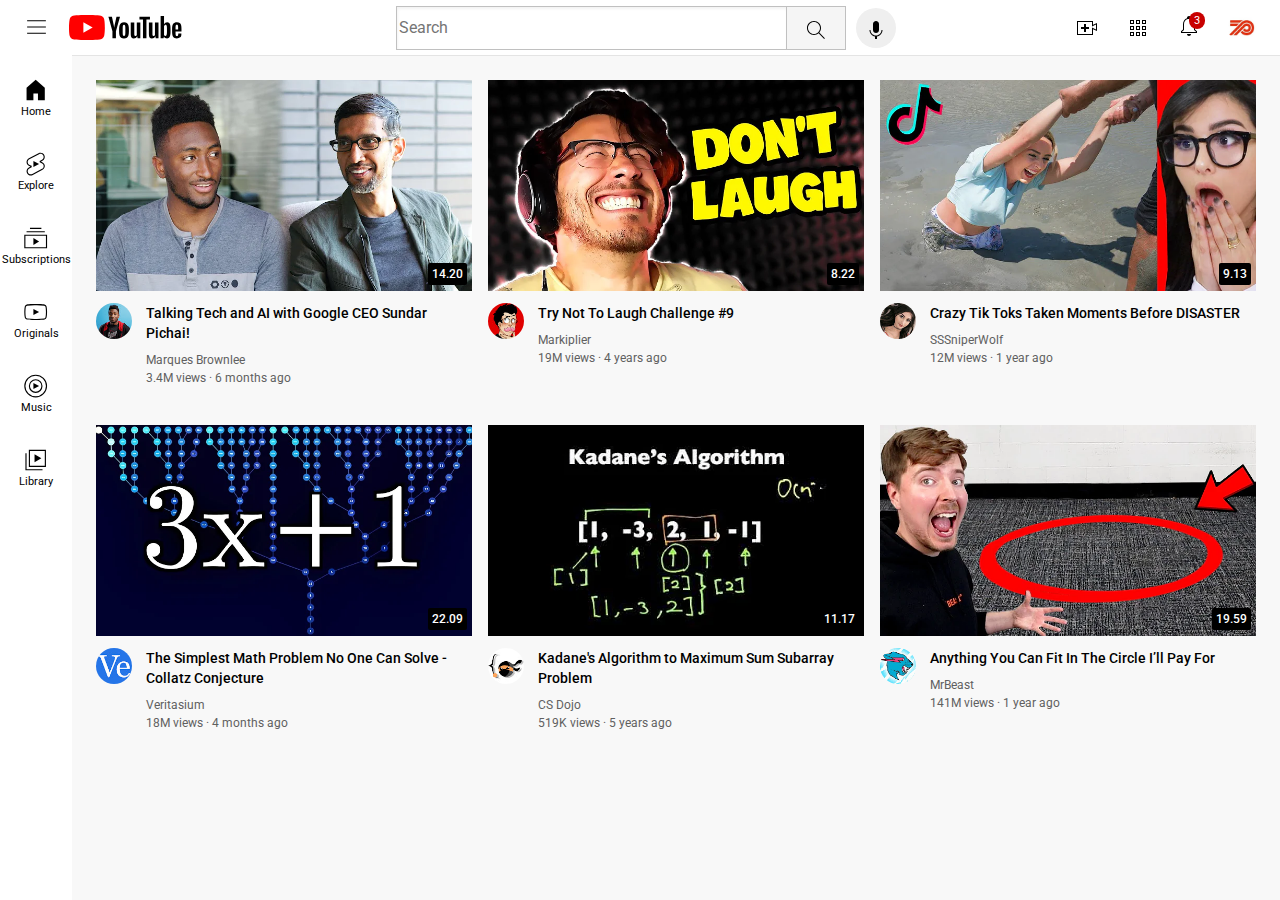
==== index.html @ 2ff530e3 "Add files via upload" ====
<!DOCTYPE html>
<html>
<link rel="stylesheet" href="header.css
">
<link rel="stylesheet" href="video.css
">
<link rel="stylesheet" href="general.css
">
<link rel="stylesheet" href="sidebar.css">

<head>
  <title>YouTube.com Clone</title>

  <link rel="preconnect" href="https://fonts.googleapis.com">
  <link rel="preconnect" href="https://fonts.gstatic.com" crossorigin>
  <link href="https://fonts.googleapis.com/css2?family=Roboto:wght@400;500;700&display=swap" rel="stylesheet">
  
  <style>

  </style>
</head>

<body>
  <div class="header">
    <div class="left-section">
      <img class="hamburger-menu" src="hamburger-menu.svg">
      <img class="youtube-logo" src="youtube-logo.svg">
    </div>

    <div class="middle-section"><input class="search-bar" type="text" placeholder="Search">
      <button class="searchb">
        <img class="si" src="search.svg"><div class="tooltip">Search</div>
      </button>
      <button class="voiceb">
        <img class="vi" src="voice-search-icon.svg"><div class="tooltip">Voice Search</div>
      </button>

    </div>
    <div class="right-section">
      <img class="ui" src="upload.svg">
      <img class="yai" src="youtube-apps.svg">
      <div class="notification-icon-container">
      <img class="ni" src="notifications.svg"><div class="notification-count">3</div></div>
      <img class="myi" src="my-channel.jpg">
    </div>
  </div>

  <div class="sidebar">
  <div class="sidebar-link"><svg viewBox="0 0 24 24" preserveAspectRatio="xMidYMid meet" focusable="false" class="style-scope yt-icon" style="pointer-events: none; display: block; width: 38%; height: 38%;"><g class="style-scope yt-icon"><path d="M4,10V21h6V15h4v6h6V10L12,3Z" class="style-scope yt-icon"></path></g></svg><div>Home</div></div>
  <div class="sidebar-link"><svg viewBox="0 0 24 24" preserveAspectRatio="xMidYMid meet" focusable="false" class="style-scope yt-icon" style="pointer-events: none; display: block; width: 38%; height: 38%;"><g height="24" viewBox="0 0 24 24" width="24" class="style-scope yt-icon"><path d="M10 14.65v-5.3L15 12l-5 2.65zm7.77-4.33c-.77-.32-1.2-.5-1.2-.5L18 9.06c1.84-.96 2.53-3.23 1.56-5.06s-3.24-2.53-5.07-1.56L6 6.94c-1.29.68-2.07 2.04-2 3.49.07 1.42.93 2.67 2.22 3.25.03.01 1.2.5 1.2.5L6 14.93c-1.83.97-2.53 3.24-1.56 5.07.97 1.83 3.24 2.53 5.07 1.56l8.5-4.5c1.29-.68 2.06-2.04 1.99-3.49-.07-1.42-.94-2.68-2.23-3.25zm-.23 5.86l-8.5 4.5c-1.34.71-3.01.2-3.72-1.14-.71-1.34-.2-3.01 1.14-3.72l2.04-1.08v-1.21l-.69-.28-1.11-.46c-.99-.41-1.65-1.35-1.7-2.41-.05-1.06.52-2.06 1.46-2.56l8.5-4.5c1.34-.71 3.01-.2 3.72 1.14.71 1.34.2 3.01-1.14 3.72L15.5 9.26v1.21l1.8.74c.99.41 1.65 1.35 1.7 2.41.05 1.06-.52 2.06-1.46 2.56z" class="style-scope yt-icon"></path></g></svg><div>Explore</div></div>
  <div class="sidebar-link"><svg viewBox="0 0 24 24" preserveAspectRatio="xMidYMid meet" focusable="false" class="style-scope yt-icon" style="pointer-events: none; display: block; width: 38%; height: 38%;"><g class="style-scope yt-icon"><path d="M10,18v-6l5,3L10,18z M17,3H7v1h10V3z M20,6H4v1h16V6z M22,9H2v12h20V9z M3,10h18v10H3V10z" class="style-scope yt-icon"></path></g></svg><div>Subscriptions</div></div>
  <div class="sidebar-link"><svg viewBox="0 0 24 24" preserveAspectRatio="xMidYMid meet" focusable="false" class="style-scope yt-icon" style="pointer-events: none; display: block; width: 38%; height: 38%;"><g class="style-scope yt-icon"><path d="M10,9.35,15,12l-5,2.65ZM12,6a54.36,54.36,0,0,0-7.56.38A1.53,1.53,0,0,0,3.38,7.44,24.63,24.63,0,0,0,3,12a24.63,24.63,0,0,0,.38,4.56,1.53,1.53,0,0,0,1.06,1.06A54.36,54.36,0,0,0,12,18a54.36,54.36,0,0,0,7.56-.38,1.53,1.53,0,0,0,1.06-1.06A24.63,24.63,0,0,0,21,12a24.63,24.63,0,0,0-.38-4.56,1.53,1.53,0,0,0-1.06-1.06A54.36,54.36,0,0,0,12,6h0m0-1s6.25,0,7.81.42a2.51,2.51,0,0,1,1.77,1.77A25.87,25.87,0,0,1,22,12a25.87,25.87,0,0,1-.42,4.81,2.51,2.51,0,0,1-1.77,1.77C18.25,19,12,19,12,19s-6.25,0-7.81-.42a2.51,2.51,0,0,1-1.77-1.77A25.87,25.87,0,0,1,2,12a25.87,25.87,0,0,1,.42-4.81A2.51,2.51,0,0,1,4.19,5.42C5.75,5,12,5,12,5Z" class="style-scope yt-icon"></path></g></svg><div>Originals</div></div>
  <div class="sidebar-link"><svg viewBox="0 0 24 24" preserveAspectRatio="xMidYMid meet" focusable="false" class="style-scope yt-icon" style="pointer-events: none; display: block; width: 38%; height: 38%;"><g class="style-scope yt-icon"><path d="M10 9.35L15 12l-5 2.65zM12 7a5 5 0 105 5 5 5 0 00-5-5m0-1a6 6 0 11-6 6 6 6 0 016-6zm0-3a9 9 0 109 9 9 9 0 00-9-9m0-1A10 10 0 112 12 10 10 0 0112 2z" class="style-scope yt-icon"></path></g></svg><div>Music</div></div>
  <div class="sidebar-link"><svg viewBox="0 0 24 24" preserveAspectRatio="xMidYMid meet" focusable="false" class="style-scope yt-icon" style="pointer-events: none; display: block; width: 38%; height: 38%;"><g class="style-scope yt-icon"><path d="M11,7l6,3.5L11,14V7L11,7z M18,20H4V6H3v15h15V20z M21,18H6V3h15V18z M7,17h13V4H7V17z" class="style-scope yt-icon"></path></g></svg><div>Library</div></div></div>

  <div class="video-grid">
    <div class="video-preview">
      <div class="thumbnail-row">
        <img class="thumbnail" src="thumbnail-1.webp">
      <div class="video-time">14.20</div></div>
      <div class="video-info-grid">
        <div class="channel-picture">
          <img class="profile-picture" src="channel-1.jpeg">
        </div>
        <div class="video-info">
          <p class="video-title">
            Talking Tech and AI with Google CEO Sundar Pichai!
          </p>
          <p class="video-author">
            Marques Brownlee
          </p>
          <p class="video-stats">
            3.4M views &#183; 6 months ago
          </p>
        </div>
      </div>
    </div>

    <div class="video-preview">
      <div class="thumbnail-row">
        <img class="thumbnail" src="thumbnail-2.webp">
        <div class="video-time">8.22</div></div>
      <div class="video-info-grid">
        <div class="channel-picture">
          <img class="profile-picture" src="channel-2.jpeg">
        </div>
        <div class="video-info">
          <p class="video-title">
            Try Not To Laugh Challenge #9
          </p>
          <p class="video-author">
            Markiplier
          </p>
          <p class="video-stats">
            19M views &#183; 4 years ago
          </p>
        </div>
      </div>
    </div>

    <div class="video-preview">
      <div class="thumbnail-row">
        <img class="thumbnail" src="thumbnail-3.webp">
        <div class="video-time">9.13</div></div>
      <div class="video-info-grid">
        <div class="channel-picture">
          <img class="profile-picture" src="channel-3.jpeg">
        </div>
        <div class="video-info">
          <p class="video-title">
            Crazy Tik Toks Taken Moments Before DISASTER
          </p>
          <p class="video-author">
            SSSniperWolf
          </p>
          <p class="video-stats">
            12M views &#183; 1 year ago
          </p>
        </div>
      </div>
    </div>

    <div class="video-preview">
      <div class="thumbnail-row">
        <img class="thumbnail" src="thumbnail-4.webp">
        <div class="video-time">22.09</div></div>
      <div class="video-info-grid">
        <div class="channel-picture">
          <img class="profile-picture" src="channel-4.jpeg">
        </div>
        <div class="video-info">
          <p class="video-title">
            The Simplest Math Problem No One Can Solve - Collatz Conjecture
          </p>
          <p class="video-author">
            Veritasium
          </p>
          <p class="video-stats">
            18M views &#183; 4 months ago
          </p>
        </div>
      </div>
    </div>

    <div class="video-preview">
      <div class="thumbnail-row">
        <img class="thumbnail" src="thumbnail-5.webp">
        <div class="video-time">11.17</div></div>
      <div class="video-info-grid">
        <div class="channel-picture">
          <img class="profile-picture" src="channel-5.jpeg">
        </div>
        <div class="video-info">
          <p class="video-title">
            Kadane's Algorithm to Maximum Sum Subarray Problem
          </p>
          <p class="video-author">
            CS Dojo
          </p>
          <p class="video-stats">
            519K views &#183; 5 years ago
          </p>
        </div>
      </div>
    </div>

    <div class="video-preview">
      <div class="thumbnail-row">
        <img class="thumbnail" src="thumbnail-6.webp">
        <div class="video-time">19.59</div></div>
      <div class="video-info-grid">
        <div class="channel-picture">
          <img class="profile-picture" src="channel-6.jpeg">
        </div>
        <div class="video-info">
          <p class="video-title">
            Anything You Can Fit In The Circle I’ll Pay For
          </p>
          <p class="video-author">
            MrBeast
          </p>
          <p class="video-stats">
            141M views &#183; 1 year ago
          </p>
        </div>
      </div>
    </div>
  </div>
</body>

</html>
---- header.css ----
.header {
  height: 55px;

  display: flex;
  flex-direction: row;
  justify-content: space-between;

  position: fixed;
  top: 0;
  left: 0;
  right: 0;
  z-index: 100;
  background-color: white;
  border-bottom-width: 1px;
  border-bottom-style: solid;
  border-bottom-color: rgb(228, 228, 228);
}

.left-section {
  display: flex;
  align-items: center;
}

.hamburger-menu {
  height: 25px;
  margin-left: 24px;
  margin-right: 20px;
}

.youtube-logo {
  height: 25px;
}
.search-bar{
  flex:1;
  height:34px;
  font-size: 16px;
 
  border-width:1px;
  border-style: solid;
  border-color: rgb(192, 192, 192);
  box-shadow: inset 1px 2px 3px rgba(0,0,0,0.05);
}
.search-bar::placeholder{
  font-family: Roboto,Arial;
  font-size: 16px;

}
.middle-section {
  flex: 1;
  margin-left: 70px;
  margin-right: 35px;
  max-width: 500px;
  display: flex;
  align-items: center;
}
.searchb{
  
  height:44px;
  width:60px;
  border-color: rgb(255, 255, 255);
  border-width: 1px;
  border-style: solid;
  border-color: rgb(192,192,192);
  margin-left: -1px;
  margin-right: 10px;
  background-color: rgb(245, 245, 245);
  position: relative;
}
.searchb .tooltip{
  position:absolute;
  background-color: gray;
  color: white;
  padding-top: 4px;
  padding-bottom: 4px;
  padding-left: 8px;
  padding-right: 8px;
  border-radius: 2px;
  font-size: 12px;
  bottom: -30px;
  opacity: 0;
  transition: opacity 0.15s;
  pointer-events: none;
}
.searchb:hover .tooltip{
  opacity:1;
}
.voiceb .tooltip{
  position:absolute;
  background-color: gray;
  color: white;
  padding-top: 4px;
  padding-bottom: 4px;
  padding-left: 8px;
  padding-right: 8px;
  border-radius: 2px;
  font-size: 12px;
  bottom: -30px;
  opacity: 0;
  transition: opacity 0.15s;
  pointer-events: none;
}
.voiceb:hover .tooltip{
  opacity: 1;
}
.searchb,.voiceb{
  display: flex;
  justify-content: center;
  align-items: center;
  position: relative;
}
.search-bar{
  height: 40px;
  width: 60px;
  
}
.voiceb{
  height: 40px;
  width: 40px;
  border-radius: 20px;
  border: none;
}
.vi{
  height: 24px;
  margin-top: 4px;
 
}
.si{
  height: 24px;
  margin-top: 4px;
 
}
.right-section {
  
  width: 185px;
  margin-right: 20px;
  display: flex;
  align-items: center;
  justify-content: space-between;
  
}

.ui{
  height: 24px;
}
.yai{
  height: 24px;
}
.ni{
  height: 24px;
}
.notification-icon-container{
 position: relative;
}
.notification-count{
  position: absolute;
  top: -2px;
  right: -4px;
  background-color: rgb(200, 0, 0);
  color: white;
  font-family: Roboto,Arial;
  font-size: 11px;
  padding-left: 5px;
  padding-right: 5px;
  padding-top: 2px;
  padding-bottom: 2px;
  border-radius: 10px;
}
.myi{
  height: 32px;
  border-radius: 16px;
}
---- video.css ----
.thumbnail {
     width: 100%;
 }


 .video-title {
     margin-top: 0;
     font-size: 14px;
     font-weight: 500;
     line-height: 20px;
     margin-bottom: 10px;
 }

 .video-info-grid {
     display: grid;
     grid-template-columns: 50px 1fr;
 }

 .profile-picture {
     width: 36px;
     border-radius: 50px;
 }

 .thumbnail-row {
     margin-bottom: 8px;
     position: relative;
 }

 .video-author,
 .video-stats {
     font-size: 12px;
     color: rgb(96, 96, 96);
 }

 .video-author {
     margin-bottom: 4px;
 }

 .video-grid {
     display: grid;
     grid-template-columns: 1fr 1fr 1fr;
     column-gap: 16px;
     row-gap: 40px;
 }
 .video-time{
    border-radius: 2px;
    font-family: Roboto,Arial;
    font-size: 12px;
    font-weight: 500;
    padding-left: 4px;
    padding-right: 4px;
    padding-top: 4px;
    padding-bottom: 4px;
    background-color: black;
    color: white;
    position: absolute;
    bottom: 10px;
    right:5px;

 }
---- general.css ----
p {
    font-family: Roboto, Arial;
    margin-top: 0;
    margin-bottom: 0;
}
body{
    margin: 0;
    padding-top: 80px;
    padding-left: 96px;
    padding-right: 24px;
    background-color: rgb(248, 248, 248);
}
---- sidebar.css ----
.sidebar{
    position: fixed;
    left:0;
    bottom:0;
    top: 55px;
    background-color: white;
    width:72px;
    z-index: 200;
    padding-top: 5px;
}
.sidebar-link{
    
    height: 74px;
    display: flex;
    justify-content: center;
    align-items: center;
    flex-direction: column;
    cursor: pointer;
}
.sidebar-link:hover{
    background-color: rgb(235, 230, 230);
}
.sidebar-link div{
    font-family: Roboto,Arial;
    font-size:11px;
     
}
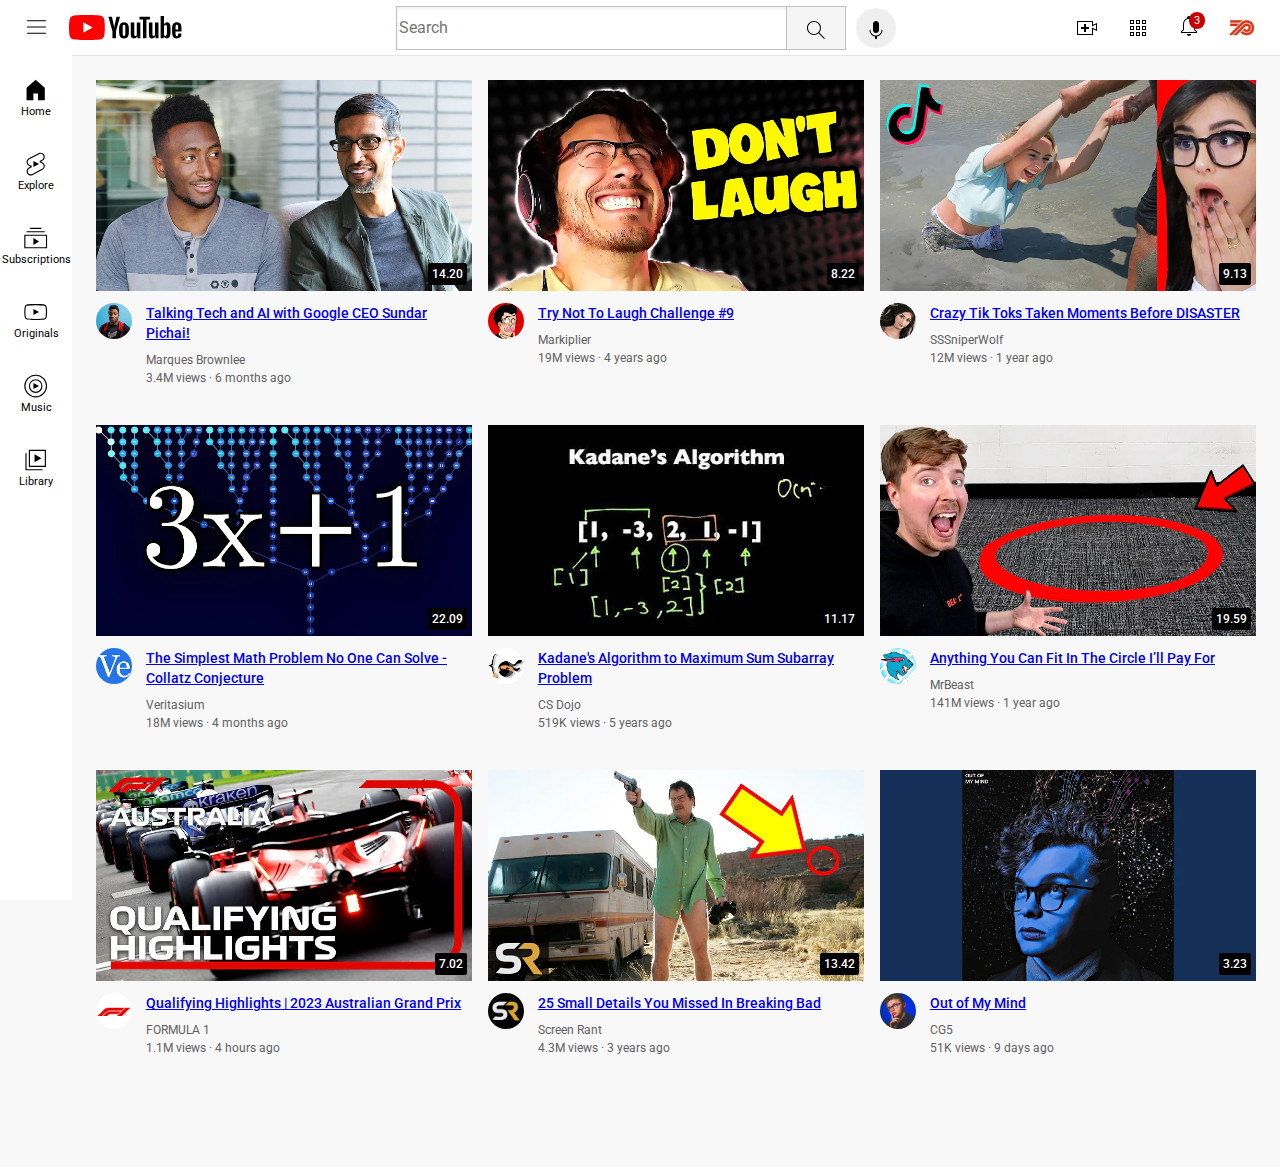
==== commit 081b9178: "Update index.html" ====
--- a/index.html
+++ b/index.html
@@ -56,15 +56,15 @@
   <div class="video-grid">
     <div class="video-preview">
       <div class="thumbnail-row">
-        <img class="thumbnail" src="thumbnail-1.webp">
+        <a href="https://www.youtube.com/watch?v=n2RNcPRtAiY"><img class="thumbnail" src="thumbnail-1.webp"></a>
       <div class="video-time">14.20</div></div>
       <div class="video-info-grid">
         <div class="channel-picture">
-          <img class="profile-picture" src="channel-1.jpeg">
-        </div>
-        <div class="video-info">
-          <p class="video-title">
-            Talking Tech and AI with Google CEO Sundar Pichai!
+          <a href="https://www.youtube.com/c/mkbhd"><img class="profile-picture" src="channel-1.jpeg"></a>
+        </div>
+        <div class="video-info">
+           <p class="video-title"><a class="vl" href=" https://www.youtube.com/watch?v=n2RNcPRtAiY">
+            Talking Tech and AI with Google CEO Sundar Pichai!</a>
           </p>
           <p class="video-author">
             Marques Brownlee
@@ -78,15 +78,15 @@
 
     <div class="video-preview">
       <div class="thumbnail-row">
-        <img class="thumbnail" src="thumbnail-2.webp">
+        <a href="https://www.youtube.com/watch?v=mP0RAo9SKZk"><img class="thumbnail" src="thumbnail-2.webp"></a>
         <div class="video-time">8.22</div></div>
       <div class="video-info-grid">
         <div class="channel-picture">
-          <img class="profile-picture" src="channel-2.jpeg">
-        </div>
-        <div class="video-info">
-          <p class="video-title">
-            Try Not To Laugh Challenge #9
+          <a href="https://www.youtube.com/c/markiplier">  <img class="profile-picture" src="channel-2.jpeg"></a>
+        </div>
+        <div class="video-info">
+           <p class="video-title"><a class="vl" href="https://www.youtube.com/watch?v=mP0RAo9SKZk"> 
+            Try Not To Laugh Challenge #9</a>
           </p>
           <p class="video-author">
             Markiplier
@@ -100,15 +100,15 @@
 
     <div class="video-preview">
       <div class="thumbnail-row">
-        <img class="thumbnail" src="thumbnail-3.webp">
+        <a href="https://www.youtube.com/watch?v=FgjPQQeTh1w"><img class="thumbnail" src="thumbnail-3.webp"></a>
         <div class="video-time">9.13</div></div>
       <div class="video-info-grid">
         <div class="channel-picture">
-          <img class="profile-picture" src="channel-3.jpeg">
-        </div>
-        <div class="video-info">
-          <p class="video-title">
-            Crazy Tik Toks Taken Moments Before DISASTER
+         <a href="https://www.youtube.com/user/SSSniperWolf"> <img class="profile-picture" src="channel-3.jpeg"></a>
+        </div>
+        <div class="video-info">
+            <p class="video-title"><a class="vl" href="https://www.youtube.com/watch?v=FgjPQQeTh1w">
+            Crazy Tik Toks Taken Moments Before DISASTER</a>
           </p>
           <p class="video-author">
             SSSniperWolf
@@ -122,15 +122,15 @@
 
     <div class="video-preview">
       <div class="thumbnail-row">
-        <img class="thumbnail" src="thumbnail-4.webp">
+        <a href="https://www.youtube.com/watch?v=094y1Z2wpJg"> <img class="thumbnail" src="thumbnail-4.webp"></a>
         <div class="video-time">22.09</div></div>
       <div class="video-info-grid">
         <div class="channel-picture">
-          <img class="profile-picture" src="channel-4.jpeg">
-        </div>
-        <div class="video-info">
-          <p class="video-title">
-            The Simplest Math Problem No One Can Solve - Collatz Conjecture
+         <a href="https://www.youtube.com/c/veritasium"> <img class="profile-picture" src="channel-4.jpeg"></a>
+        </div>
+        <div class="video-info">
+           <p class="video-title"><a class="vl" href="https://www.youtube.com/watch?v=094y1Z2wpJg">
+            The Simplest Math Problem No One Can Solve - Collatz Conjecture</a>
           </p>
           <p class="video-author">
             Veritasium
@@ -144,15 +144,15 @@
 
     <div class="video-preview">
       <div class="thumbnail-row">
-        <img class="thumbnail" src="thumbnail-5.webp">
+        <a href="https://www.youtube.com/watch?v=86CQq3pKSUw"> <img class="thumbnail" src="thumbnail-5.webp"></a>
         <div class="video-time">11.17</div></div>
       <div class="video-info-grid">
         <div class="channel-picture">
-          <img class="profile-picture" src="channel-5.jpeg">
-        </div>
-        <div class="video-info">
-          <p class="video-title">
-            Kadane's Algorithm to Maximum Sum Subarray Problem
+          <a href="https://www.youtube.com/c/CSDojo"><img class="profile-picture" src="channel-5.jpeg"></a>
+        </div>
+        <div class="video-info">
+          <p class="video-title"><a class="vl" href="https://www.youtube.com/watch?v=86CQq3pKSUw">
+            Kadane's Algorithm to Maximum Sum Subarray Problem</a>
           </p>
           <p class="video-author">
             CS Dojo
@@ -166,15 +166,15 @@
 
     <div class="video-preview">
       <div class="thumbnail-row">
-        <img class="thumbnail" src="thumbnail-6.webp">
+        <a href="https://www.youtube.com/watch?v=yXWw0_UfSFg"> <img class="thumbnail" src="thumbnail-6.webp"></a>
         <div class="video-time">19.59</div></div>
       <div class="video-info-grid">
         <div class="channel-picture">
-          <img class="profile-picture" src="channel-6.jpeg">
-        </div>
-        <div class="video-info">
-          <p class="video-title">
-            Anything You Can Fit In The Circle I’ll Pay For
+         <a href="https://www.youtube.com/channel/UCX6OQ3DkcsbYNE6H8uQQuVA"> <img class="profile-picture" src="channel-6.jpeg"></a>
+        </div>
+        <div class="video-info">
+           <p class="video-title"><a class="vl" href="https://www.youtube.com/watch?v=yXWw0_UfSFg">
+            Anything You Can Fit In The Circle I’ll Pay For</a>
           </p>
           <p class="video-author">
             MrBeast
@@ -185,7 +185,74 @@
         </div>
       </div>
     </div>
+    <div class="video-preview">
+      <div class="thumbnail-row">
+        <a href="https://www.youtube.com/watch?v=NJ_sGE1DUQE"> <img class="thumbnail" src="f1.webp"></a>
+        <div class="video-time">7.02</div></div>
+      <div class="video-info-grid">
+        <div class="channel-picture">
+         <a href="https://www.youtube.com/@Formula1"> <img class="profile-picture" src="channels4_profile.jpg"></a>
+        </div>
+        <div class="video-info">
+           <p class="video-title"><a class="vl" href="https://www.youtube.com/watch?v=NJ_sGE1DUQE">
+            Qualifying Highlights | 2023 Australian Grand Prix</a>
+          </p>
+          <p class="video-author">
+            FORMULA 1
+          </p>
+          <p class="video-stats">
+            1.1M views &#183; 4 hours ago
+          </p>
+        </div>
+      </div>
+    </div>
+    <div class="video-preview">
+      <div class="thumbnail-row">
+        <a href="https://www.youtube.com/watch?v=KelQQZak5F0"> <img class="thumbnail" src="hq720 (1).webp"></a>
+        <div class="video-time">13.42</div></div>
+      <div class="video-info-grid">
+        <div class="channel-picture">
+         <a href="https://www.youtube.com/channel/UCX6OQ3DkcsbYNE6H8uQQuVA"> <img class="profile-picture" src="unnamed.jpg"></a>
+        </div>
+        <div class="video-info">
+           <p class="video-title"><a class="vl" href="https://www.youtube.com/watch?v=KelQQZak5F0">
+            25 Small Details You Missed In Breaking Bad</a>
+          </p>
+          <p class="video-author">
+           Screen Rant
+          </p>
+          <p class="video-stats">
+            4.3M views &#183; 3 years ago
+          </p>
+        </div>
+      </div>
+    </div>
+    <div class="video-preview">
+      <div class="thumbnail-row">
+        <a href="https://www.youtube.com/watch?v=_h3fOmP_04E"> <img class="thumbnail" src="hq720.webp"></a>
+        <div class="video-time">3.23</div></div>
+      <div class="video-info-grid">
+        <div class="channel-picture">
+         <a href="https://www.youtube.com/channel/UCLCdyRg3u5O-EVP5p46QxcQ"> <img class="profile-picture" src="channels4_profile (1).jpg"></a>
+        </div>
+        <div class="video-info">
+           <p class="video-title"><a class="vl" href="https://www.youtube.com/watch?v=_h3fOmP_04E">
+            Out of My Mind</a>
+          </p>
+          <p class="video-author">
+            CG5
+          </p>
+          <p class="video-stats">
+            51K views &#183; 9 days ago
+          </p>
+        </div>
+      </div>
+    </div>
+    <br>
+    <br>
+    <br>
+    <br>
   </div>
 </body>
 
-</html>+</html>
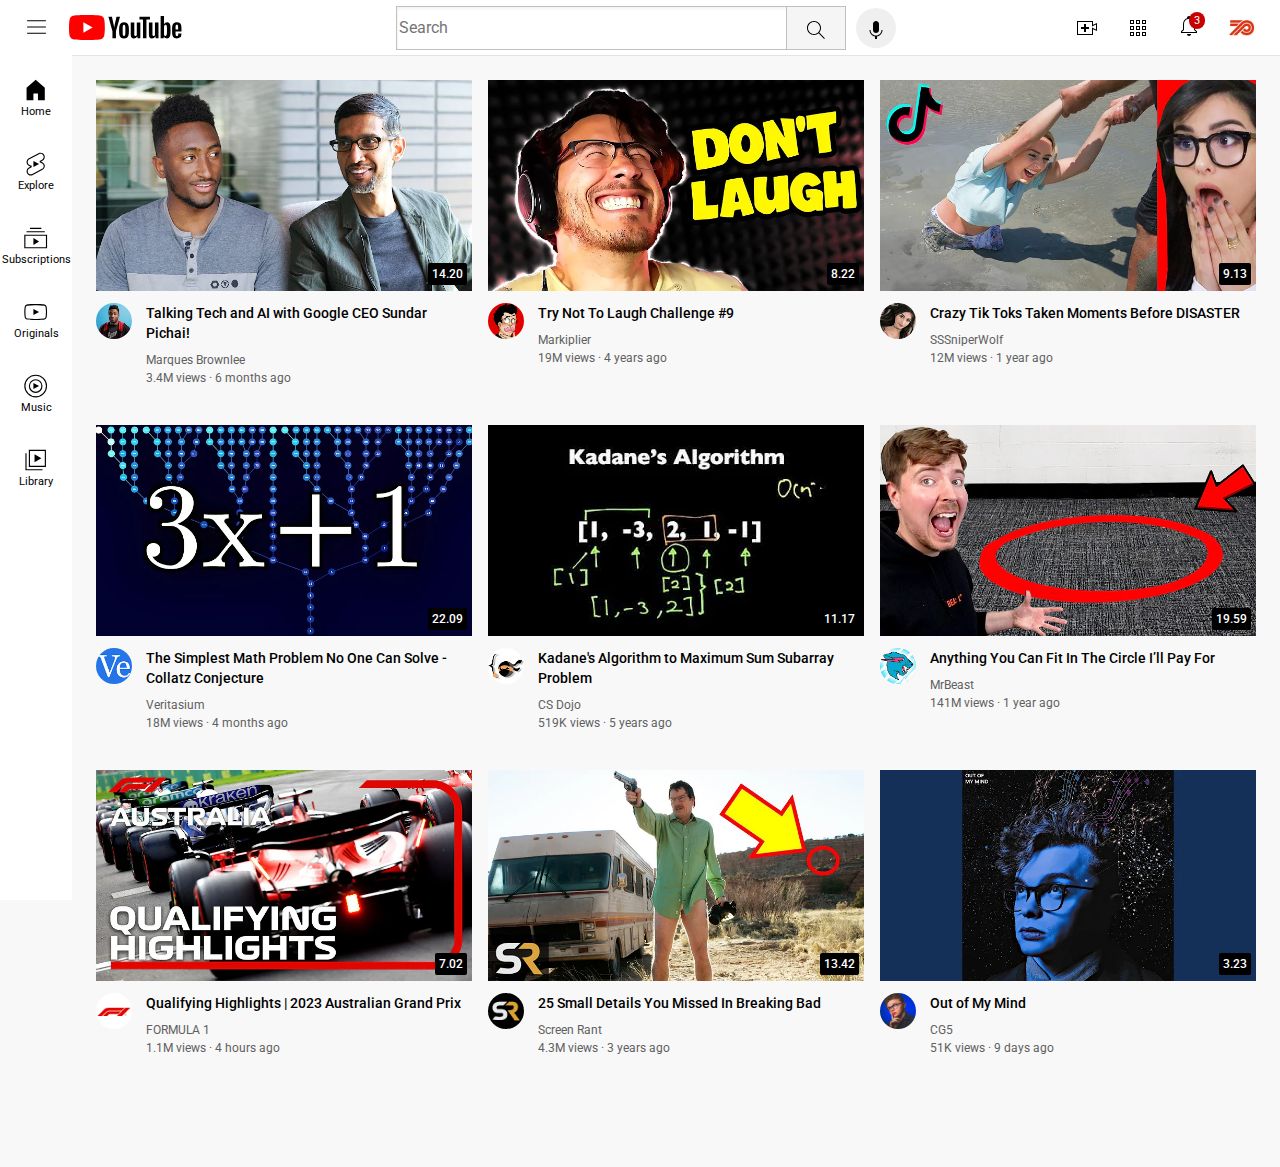
==== commit 5fdd468a: "Add files via upload" ====
--- a/index.html
+++ b/index.html
@@ -255,4 +255,4 @@
   </div>
 </body>
 
-</html>
+</html>--- a/header.css
+++ b/header.css
@@ -168,4 +168,8 @@
 .myi{
   height: 32px;
   border-radius: 16px;
-}+}
+.vl{
+  text-decoration: none;
+  color: black;
+}
